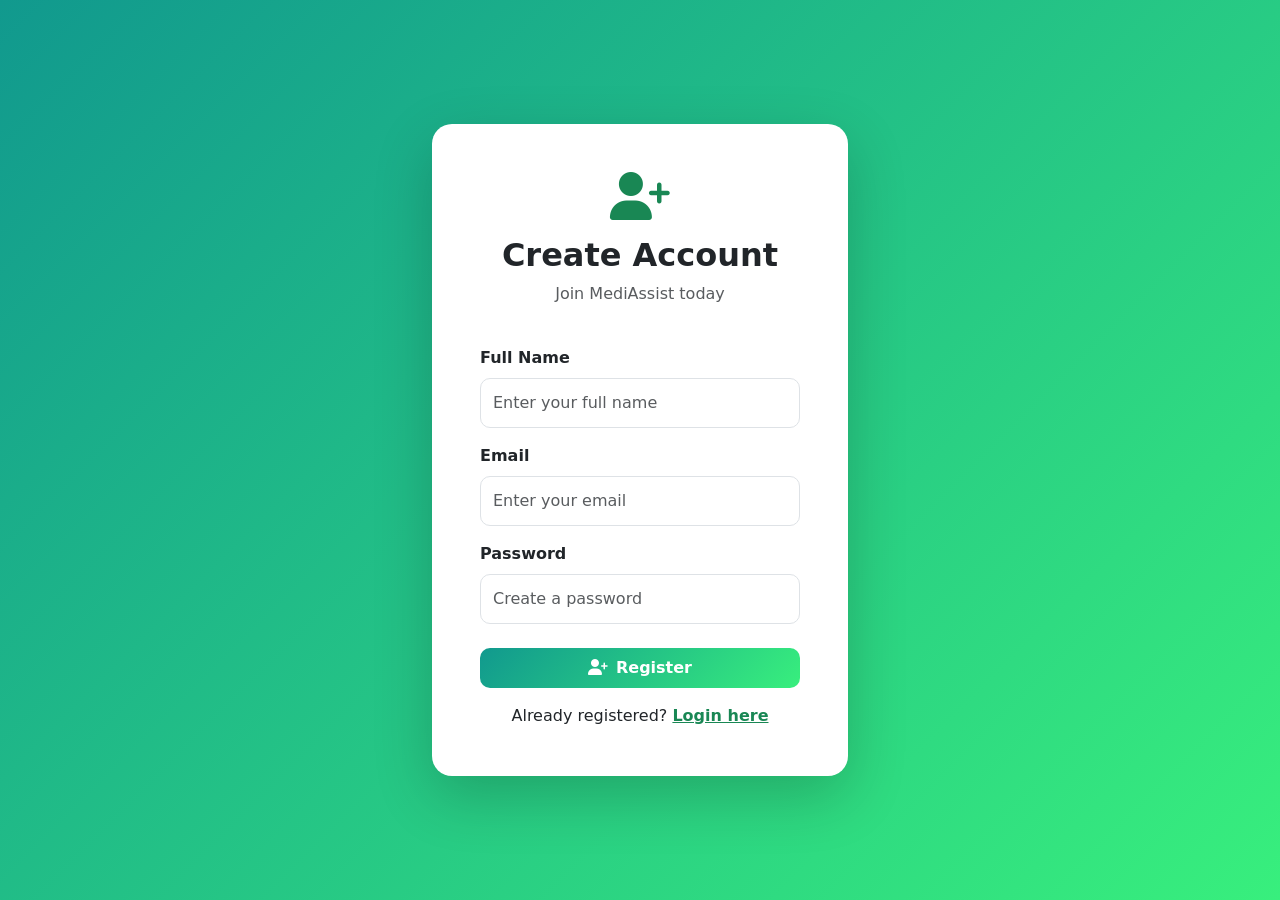
==== src/main/webapp/register.html @ 5025f272 "Initial commit - MediAssist AI project" ====
<!DOCTYPE html>
<html lang="en">
<head>
    <meta charset="UTF-8">
    <title>MediAssist — Register</title>
    <link href="https://cdn.jsdelivr.net/npm/bootstrap@5.3.0/dist/css/bootstrap.min.css" rel="stylesheet">
    <link href="https://cdnjs.cloudflare.com/ajax/libs/font-awesome/6.4.0/css/all.min.css" rel="stylesheet">
    <style>
        body { background: linear-gradient(135deg, #11998e 0%, #38ef7d 100%); min-height: 100vh; }
        .card { border-radius: 20px; border: none; box-shadow: 0 20px 60px rgba(0,0,0,0.2); }
        .btn-success { background: linear-gradient(135deg, #11998e, #38ef7d); border: none; border-radius: 10px; }
        .form-control { border-radius: 10px; padding: 12px; }
    </style>
</head>
<body class="d-flex align-items-center justify-content-center py-4">
<div class="container" style="max-width: 440px;">
    <div class="card p-5">
        <div class="text-center mb-4">
            <i class="fas fa-user-plus fa-3x text-success mb-3"></i>
            <h2 class="fw-bold">Create Account</h2>
            <p class="text-muted">Join MediAssist today</p>
        </div>

        <div id="errorMsg" class="alert alert-danger d-none"></div>

        <form action="register" method="post">
            <div class="mb-3">
                <label class="form-label fw-semibold">Full Name</label>
                <input type="text" name="name" class="form-control"
                       placeholder="Enter your full name" required>
            </div>
            <div class="mb-3">
                <label class="form-label fw-semibold">Email</label>
                <input type="email" name="email" class="form-control"
                       placeholder="Enter your email" required>
            </div>
            <div class="mb-4">
                <label class="form-label fw-semibold">Password</label>
                <input type="password" name="password" class="form-control"
                       placeholder="Create a password" required>
            </div>
            <button type="submit" class="btn btn-success w-100 py-2 fw-bold text-white">
                <i class="fas fa-user-plus me-2"></i>Register
            </button>
        </form>
        <p class="text-center mt-3 mb-0">
            Already registered? <a href="index.html" class="text-success fw-semibold">Login here</a>
        </p>
    </div>
</div>
<script>
    const params = new URLSearchParams(window.location.search);
    if (params.get('error') === 'exists') {
        document.getElementById('errorMsg').classList.remove('d-none');
        document.getElementById('errorMsg').textContent = 'Email already registered!';
    }
    if (params.get('error') === 'failed') {
        document.getElementById('errorMsg').classList.remove('d-none');
        document.getElementById('errorMsg').textContent = 'Registration failed. Try again.';
    }
</script>
</body>
</html>
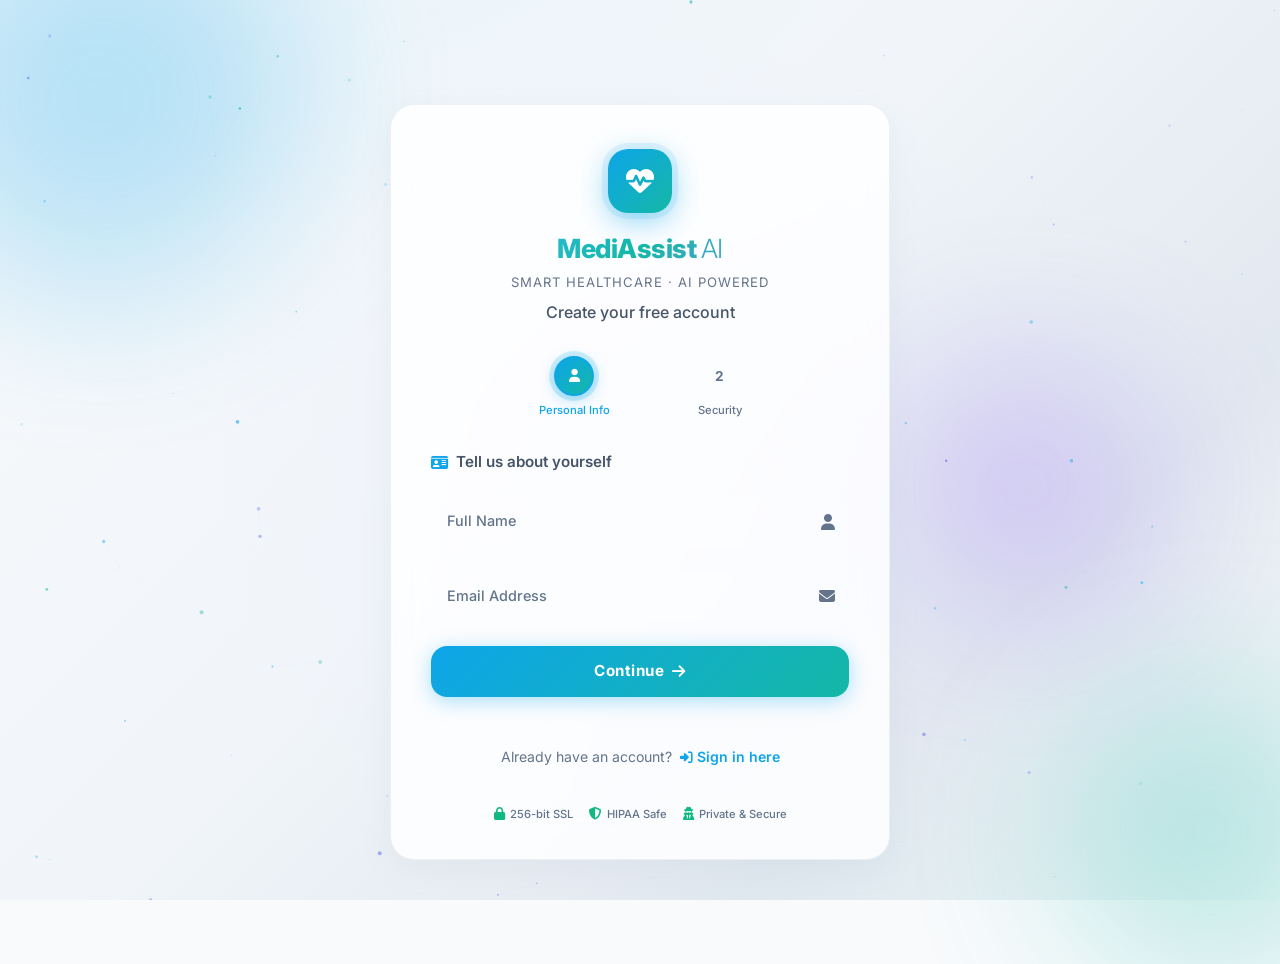
==== commit 56f67747: "Add Dockerfile and externalize DB config for deployment" ====
--- a/src/main/webapp/register.html
+++ b/src/main/webapp/register.html
@@ -1,63 +1,1169 @@
 <!DOCTYPE html>
 <html lang="en">
 <head>
-    <meta charset="UTF-8">
-    <title>MediAssist — Register</title>
-    <link href="https://cdn.jsdelivr.net/npm/bootstrap@5.3.0/dist/css/bootstrap.min.css" rel="stylesheet">
-    <link href="https://cdnjs.cloudflare.com/ajax/libs/font-awesome/6.4.0/css/all.min.css" rel="stylesheet">
-    <style>
-        body { background: linear-gradient(135deg, #11998e 0%, #38ef7d 100%); min-height: 100vh; }
-        .card { border-radius: 20px; border: none; box-shadow: 0 20px 60px rgba(0,0,0,0.2); }
-        .btn-success { background: linear-gradient(135deg, #11998e, #38ef7d); border: none; border-radius: 10px; }
-        .form-control { border-radius: 10px; padding: 12px; }
-    </style>
+  <meta charset="UTF-8" />
+  <meta name="viewport" content="width=device-width, initial-scale=1.0" />
+  <meta name="description" content="MediAssist AI — Create your free account and get AI-powered hospital department recommendations instantly." />
+  <meta name="keywords" content="MediAssist, AI healthcare, hospital recommendation, medical assistant, register, sign up" />
+  <meta name="author" content="MediAssist AI" />
+  <meta property="og:title" content="MediAssist AI — Create Account" />
+  <meta property="og:description" content="Join MediAssist AI for smart, AI-powered hospital department recommendations." />
+  <meta property="og:type" content="website" />
+  <meta name="theme-color" content="#0ea5e9" />
+  <title>MediAssist AI — Create Account</title>
+
+  <!-- Bootstrap 5.3 -->
+  <link rel="stylesheet" href="https://cdn.jsdelivr.net/npm/bootstrap@5.3.2/dist/css/bootstrap.min.css" />
+  <!-- Font Awesome 6.4 -->
+  <link rel="stylesheet" href="https://cdnjs.cloudflare.com/ajax/libs/font-awesome/6.4.2/css/all.min.css" />
+  <!-- Google Fonts: Inter + Poppins -->
+  <link rel="preconnect" href="https://fonts.googleapis.com" />
+  <link rel="preconnect" href="https://fonts.gstatic.com" crossorigin />
+  <link href="https://fonts.googleapis.com/css2?family=Inter:wght@300;400;500;600;700;800;900&family=Poppins:wght@300;400;500;600;700;800&display=swap" rel="stylesheet" />
+  <!-- Shared Design System -->
+  <link rel="stylesheet" href="css/mediassist.css" />
+
+  <style>
+    /* ── Page Layout ── */
+    body {
+      min-height: 100vh;
+      display: flex;
+      align-items: center;
+      justify-content: center;
+      padding: 2rem 1rem;
+      font-family: 'Inter', 'Poppins', sans-serif;
+    }
+
+    /* ── Register Card Entrance ── */
+    .register-card {
+      width: 100%;
+      max-width: 500px;
+      padding: 2.75rem 2.5rem 2.25rem;
+      animation: cardEntrance 0.7s cubic-bezier(0.34, 1.56, 0.64, 1) forwards;
+    }
+
+    @keyframes cardEntrance {
+      from { opacity: 0; transform: translateY(40px) scale(0.96); }
+      to   { opacity: 1; transform: translateY(0) scale(1); }
+    }
+
+    /* ── Brand Header ── */
+    .brand-header {
+      text-align: center;
+      margin-bottom: 2rem;
+    }
+
+    .brand-logo-wrap {
+      display: inline-flex;
+      align-items: center;
+      justify-content: center;
+      width: 64px;
+      height: 64px;
+      border-radius: 20px;
+      background: linear-gradient(135deg, var(--primary), var(--teal));
+      box-shadow: 0 8px 30px rgba(14,165,233,0.45), 0 0 0 6px rgba(14,165,233,0.1);
+      margin-bottom: 1rem;
+      animation: heartbeat 2s ease-in-out infinite;
+      font-size: 1.75rem;
+      color: white;
+    }
+
+    .brand-title {
+      font-size: 1.65rem;
+      font-weight: 800;
+      background: linear-gradient(135deg, #38bdf8, #14b8a6, #818cf8);
+      -webkit-background-clip: text;
+      -webkit-text-fill-color: transparent;
+      background-clip: text;
+      letter-spacing: -0.5px;
+      margin-bottom: 0.25rem;
+    }
+
+    .brand-sub {
+      font-size: 0.82rem;
+      color: var(--text-muted);
+      letter-spacing: 0.08em;
+      font-weight: 400;
+      text-transform: uppercase;
+    }
+
+    .page-heading {
+      font-size: 1rem;
+      font-weight: 500;
+      color: var(--text-secondary);
+      margin-top: 0.5rem;
+    }
+
+    /* ── Progress Stepper ── */
+    .progress-stepper {
+      display: flex;
+      align-items: center;
+      justify-content: center;
+      gap: 0;
+      margin-bottom: 2rem;
+    }
+
+    .step-item {
+      display: flex;
+      flex-direction: column;
+      align-items: center;
+      gap: 6px;
+      position: relative;
+    }
+
+    .step-circle {
+      width: 40px;
+      height: 40px;
+      border-radius: 50%;
+      display: flex;
+      align-items: center;
+      justify-content: center;
+      font-size: 0.85rem;
+      font-weight: 700;
+      border: 2px solid rgba(255,255,255,0.15);
+      background: rgba(255,255,255,0.05);
+      color: var(--text-muted);
+      transition: all 0.45s cubic-bezier(0.4,0,0.2,1);
+      position: relative;
+      z-index: 2;
+    }
+
+    .step-circle.active {
+      border-color: var(--primary);
+      background: linear-gradient(135deg, var(--primary), var(--teal));
+      color: white;
+      box-shadow: 0 0 0 5px rgba(14,165,233,0.18), 0 4px 16px rgba(14,165,233,0.35);
+    }
+
+    .step-circle.done {
+      border-color: var(--success);
+      background: linear-gradient(135deg, var(--success), #059669);
+      color: white;
+      box-shadow: 0 0 0 5px rgba(16,185,129,0.15);
+    }
+
+    .step-label {
+      font-size: 0.7rem;
+      font-weight: 500;
+      color: var(--text-muted);
+      white-space: nowrap;
+      transition: color 0.3s;
+    }
+
+    .step-label.active { color: var(--primary-light); }
+    .step-label.done   { color: var(--success); }
+
+    .step-connector {
+      width: 80px;
+      height: 2px;
+      background: rgba(255,255,255,0.1);
+      margin: 0 4px;
+      margin-bottom: 22px;
+      position: relative;
+      overflow: hidden;
+      border-radius: 2px;
+    }
+
+    .step-connector-fill {
+      position: absolute;
+      left: 0; top: 0; bottom: 0;
+      width: 0%;
+      background: linear-gradient(90deg, var(--primary), var(--teal));
+      transition: width 0.55s cubic-bezier(0.4,0,0.2,1);
+      border-radius: 2px;
+    }
+
+    .step-connector-fill.filled { width: 100%; }
+
+    /* ── Form Steps ── */
+    .form-step {
+      display: none;
+      animation: stepIn 0.4s cubic-bezier(0.4,0,0.2,1) forwards;
+    }
+
+    .form-step.active {
+      display: block;
+    }
+
+    @keyframes stepIn {
+      from { opacity: 0; transform: translateX(28px); }
+      to   { opacity: 1; transform: translateX(0); }
+    }
+
+    @keyframes stepBack {
+      from { opacity: 0; transform: translateX(-28px); }
+      to   { opacity: 1; transform: translateX(0); }
+    }
+
+    .form-step.step-back-anim {
+      animation: stepBack 0.4s cubic-bezier(0.4,0,0.2,1) forwards;
+    }
+
+    /* ── Input with Icon (right side override) ── */
+    .input-wrapper {
+      position: relative;
+    }
+
+    .input-wrapper .float-label-group {
+      margin-bottom: 0;
+    }
+
+    .input-wrapper .right-icon {
+      position: absolute;
+      right: 14px;
+      top: 50%;
+      transform: translateY(-50%);
+      font-size: 1rem;
+      cursor: pointer;
+      transition: all 0.2s ease;
+      z-index: 5;
+    }
+
+    .right-icon.validation-icon {
+      pointer-events: none;
+    }
+
+    .right-icon.valid   { color: var(--success); }
+    .right-icon.invalid { color: var(--emergency); }
+    .right-icon.neutral { color: var(--text-muted); }
+
+    .float-label-group input.has-icon {
+      padding-right: 44px;
+    }
+
+    /* ── Password Strength Meter ── */
+    .strength-meter {
+      margin-top: 10px;
+      margin-bottom: 4px;
+    }
+
+    .strength-bar-row {
+      display: flex;
+      gap: 5px;
+      margin-bottom: 6px;
+    }
+
+    .strength-seg {
+      flex: 1;
+      height: 4px;
+      border-radius: 4px;
+      background: rgba(255,255,255,0.1);
+      transition: background 0.35s ease;
+    }
+
+    .strength-seg.s1 { background: #ef4444; }
+    .strength-seg.s2 { background: #f59e0b; }
+    .strength-seg.s3 { background: #06b6d4; }
+    .strength-seg.s4 { background: #10b981; }
+
+    .strength-label {
+      font-size: 0.72rem;
+      font-weight: 600;
+      letter-spacing: 0.05em;
+      text-transform: uppercase;
+      transition: color 0.3s;
+    }
+
+    .strength-label.weak   { color: #ef4444; }
+    .strength-label.fair   { color: #f59e0b; }
+    .strength-label.good   { color: #06b6d4; }
+    .strength-label.strong { color: #10b981; }
+
+    /* ── Match Indicator ── */
+    .match-hint {
+      font-size: 0.72rem;
+      font-weight: 500;
+      margin-top: 6px;
+      min-height: 18px;
+      transition: color 0.3s;
+    }
+    .match-hint.match   { color: var(--success); }
+    .match-hint.no-match{ color: var(--emergency); }
+
+    /* ── Action Buttons ── */
+    .btn-continue {
+      width: 100%;
+      padding: 14px;
+      font-size: 0.95rem;
+      font-weight: 700;
+      border: none;
+      border-radius: var(--radius-md);
+      background: linear-gradient(135deg, var(--primary), var(--teal));
+      color: white;
+      cursor: pointer;
+      position: relative;
+      overflow: hidden;
+      transition: all 0.3s ease;
+      box-shadow: 0 4px 20px rgba(14,165,233,0.35);
+      letter-spacing: 0.03em;
+      display: flex;
+      align-items: center;
+      justify-content: center;
+      gap: 8px;
+      margin-top: 0.5rem;
+    }
+
+    .btn-continue:hover {
+      transform: translateY(-2px);
+      box-shadow: 0 8px 32px rgba(14,165,233,0.55);
+      background: linear-gradient(135deg, #38bdf8, #14b8a6);
+    }
+
+    .btn-continue:active { transform: translateY(0); }
+
+    .btn-back {
+      flex: 1;
+      padding: 13px;
+      font-size: 0.88rem;
+      font-weight: 600;
+      border: 1px solid rgba(255,255,255,0.18);
+      border-radius: var(--radius-md);
+      background: transparent;
+      color: var(--text-secondary);
+      cursor: pointer;
+      transition: all 0.3s ease;
+      display: flex;
+      align-items: center;
+      justify-content: center;
+      gap: 6px;
+    }
+
+    .btn-back:hover {
+      border-color: var(--primary);
+      color: var(--primary-light);
+      background: rgba(14,165,233,0.07);
+    }
+
+    .btn-submit {
+      flex: 2;
+      padding: 13px;
+      font-size: 0.95rem;
+      font-weight: 700;
+      border: none;
+      border-radius: var(--radius-md);
+      background: linear-gradient(135deg, var(--primary), var(--teal));
+      color: white;
+      cursor: pointer;
+      position: relative;
+      overflow: hidden;
+      transition: all 0.3s ease;
+      box-shadow: 0 4px 20px rgba(14,165,233,0.35);
+      letter-spacing: 0.03em;
+      display: flex;
+      align-items: center;
+      justify-content: center;
+      gap: 8px;
+    }
+
+    .btn-submit:hover {
+      transform: translateY(-2px);
+      box-shadow: 0 8px 32px rgba(14,165,233,0.55);
+    }
+
+    .btn-submit:active { transform: translateY(0); }
+
+    .step2-actions {
+      display: flex;
+      gap: 10px;
+      margin-top: 0.5rem;
+    }
+
+    /* ── Field validation states ── */
+    .float-label-group input.is-valid-field {
+      border-color: var(--success) !important;
+    }
+    .float-label-group input.is-invalid-field {
+      border-color: var(--emergency) !important;
+      box-shadow: 0 0 0 3px rgba(239,68,68,0.12) !important;
+    }
+
+    /* ── Login Link ── */
+    .login-link-wrap {
+      text-align: center;
+      margin-top: 1.5rem;
+      font-size: 0.88rem;
+      color: var(--text-muted);
+    }
+
+    .login-link-wrap a {
+      color: var(--primary-light);
+      font-weight: 600;
+      text-decoration: none;
+      transition: color 0.2s;
+    }
+
+    .login-link-wrap a:hover {
+      color: var(--teal);
+      text-decoration: underline;
+    }
+
+    /* ── Trust Badges ── */
+    .trust-row {
+      display: flex;
+      align-items: center;
+      justify-content: center;
+      gap: 16px;
+      margin-top: 1.2rem;
+      padding-top: 1.2rem;
+      border-top: 1px solid rgba(255,255,255,0.07);
+    }
+
+    .trust-item {
+      display: flex;
+      align-items: center;
+      gap: 5px;
+      font-size: 0.7rem;
+      color: var(--text-muted);
+      font-weight: 500;
+    }
+
+    .trust-item i {
+      font-size: 0.8rem;
+      color: var(--success);
+    }
+
+    /* ── Submit Success Overlay ── */
+    .success-overlay {
+      position: fixed;
+      inset: 0;
+      z-index: 9000;
+      background: rgba(5, 13, 26, 0.85);
+      backdrop-filter: blur(8px);
+      display: none;
+      align-items: center;
+      justify-content: center;
+      flex-direction: column;
+      gap: 1rem;
+    }
+
+    .success-overlay.visible { display: flex; }
+
+    .success-checkmark {
+      width: 88px;
+      height: 88px;
+      border-radius: 50%;
+      background: linear-gradient(135deg, var(--success), #059669);
+      display: flex;
+      align-items: center;
+      justify-content: center;
+      font-size: 2.2rem;
+      color: white;
+      box-shadow: 0 0 0 0 rgba(16,185,129,0.5);
+      animation: checkPulse 1s ease-out forwards;
+    }
+
+    @keyframes checkPulse {
+      0%   { transform: scale(0.4); box-shadow: 0 0 0 0 rgba(16,185,129,0.6); }
+      50%  { transform: scale(1.1); box-shadow: 0 0 0 25px rgba(16,185,129,0); }
+      100% { transform: scale(1);   box-shadow: 0 0 0 0 rgba(16,185,129,0); }
+    }
+
+    .success-text {
+      font-size: 1.3rem;
+      font-weight: 700;
+      color: var(--text-primary);
+    }
+
+    .success-sub {
+      font-size: 0.88rem;
+      color: var(--text-secondary);
+    }
+
+    /* ── Divider ── */
+    .form-divider {
+      border: none;
+      border-top: 1px solid rgba(255,255,255,0.07);
+      margin: 1.5rem 0 1.25rem;
+    }
+
+    /* ── Step label inside card ── */
+    .step-heading {
+      font-size: 0.95rem;
+      font-weight: 600;
+      color: var(--text-secondary);
+      margin-bottom: 1.4rem;
+      display: flex;
+      align-items: center;
+      gap: 8px;
+    }
+
+    .step-heading i {
+      color: var(--primary-light);
+      font-size: 0.95rem;
+    }
+
+    /* ── Input field spacing for step 2 ── */
+    #step2 .float-label-group {
+      margin-bottom: 20px;
+    }
+
+    /* ── Responsive ── */
+    @media (max-width: 576px) {
+      .register-card {
+        padding: 2rem 1.5rem 1.75rem;
+      }
+      .step-connector { width: 50px; }
+      .brand-title { font-size: 1.4rem; }
+      .trust-row { flex-wrap: wrap; gap: 10px; }
+    }
+
+    @media (max-width: 360px) {
+      .register-card { padding: 1.5rem 1.1rem; }
+      .step-connector { width: 30px; }
+    }
+  </style>
 </head>
-<body class="d-flex align-items-center justify-content-center py-4">
-<div class="container" style="max-width: 440px;">
-    <div class="card p-5">
-        <div class="text-center mb-4">
-            <i class="fas fa-user-plus fa-3x text-success mb-3"></i>
-            <h2 class="fw-bold">Create Account</h2>
-            <p class="text-muted">Join MediAssist today</p>
+<body>
+
+  <!-- ════════════ ANIMATED BACKGROUND ════════════ -->
+  <div class="med-bg"></div>
+  <canvas id="particles-canvas"></canvas>
+  <div class="orb orb-1"></div>
+  <div class="orb orb-2"></div>
+  <div class="orb orb-3"></div>
+
+  <!-- ════════════ TOAST CONTAINER ════════════ -->
+  <div id="toast-container"></div>
+
+  <!-- ════════════ SUCCESS OVERLAY ════════════ -->
+  <div class="success-overlay" id="successOverlay">
+    <div class="success-checkmark">
+      <i class="fas fa-check"></i>
+    </div>
+    <div class="success-text">Account Created!</div>
+    <div class="success-sub">Redirecting you to login…</div>
+  </div>
+
+  <!-- ════════════ PAGE CONTENT ════════════ -->
+  <div class="med-content w-100 d-flex align-items-center justify-content-center" style="min-height: 100vh; padding: 2rem 1rem;">
+
+    <div class="glass-card register-card">
+
+      <!-- Brand Header -->
+      <div class="brand-header">
+        <div class="brand-logo-wrap">
+          <i class="fas fa-heartbeat"></i>
         </div>
-
-        <div id="errorMsg" class="alert alert-danger d-none"></div>
-
-        <form action="register" method="post">
-            <div class="mb-3">
-                <label class="form-label fw-semibold">Full Name</label>
-                <input type="text" name="name" class="form-control"
-                       placeholder="Enter your full name" required>
+        <div class="brand-title">MediAssist <span style="font-weight:300;">AI</span></div>
+        <div class="brand-sub">Smart Healthcare · AI Powered</div>
+        <div class="page-heading">Create your free account</div>
+      </div>
+
+      <!-- ── Progress Stepper ── -->
+      <div class="progress-stepper" id="progressStepper">
+        <!-- Step 1 -->
+        <div class="step-item">
+          <div class="step-circle active" id="circle1">
+            <i class="fas fa-user" style="font-size:0.8rem;"></i>
+          </div>
+          <span class="step-label active" id="label1">Personal Info</span>
+        </div>
+
+        <!-- Connector -->
+        <div class="step-connector">
+          <div class="step-connector-fill" id="connectorFill"></div>
+        </div>
+
+        <!-- Step 2 -->
+        <div class="step-item">
+          <div class="step-circle" id="circle2">2</div>
+          <span class="step-label" id="label2">Security</span>
+        </div>
+      </div>
+
+      <!-- ════ FORM ════ -->
+      <form action="register" method="post" id="registerForm" novalidate>
+
+        <!-- ══ STEP 1: Personal Info ══ -->
+        <div class="form-step active" id="step1">
+
+          <div class="step-heading">
+            <i class="fas fa-id-card"></i>
+            Tell us about yourself
+          </div>
+
+          <!-- Full Name -->
+          <div class="float-label-group">
+            <input
+              type="text"
+              id="nameInput"
+              name="name"
+              placeholder=" "
+              class="has-icon"
+              required
+              autocomplete="name"
+              spellcheck="false"
+            />
+            <label for="nameInput">Full Name</label>
+            <span class="input-icon neutral" id="nameIcon">
+              <i class="fas fa-user"></i>
+            </span>
+          </div>
+
+          <!-- Email with live validation -->
+          <div class="input-wrapper" style="margin-bottom: 24px;">
+            <div class="float-label-group" style="margin-bottom:0;">
+              <input
+                type="email"
+                id="emailInput"
+                name="email"
+                placeholder=" "
+                class="has-icon"
+                required
+                autocomplete="email"
+                spellcheck="false"
+              />
+              <label for="emailInput">Email Address</label>
             </div>
-            <div class="mb-3">
-                <label class="form-label fw-semibold">Email</label>
-                <input type="email" name="email" class="form-control"
-                       placeholder="Enter your email" required>
+            <span class="right-icon validation-icon neutral" id="emailValidIcon">
+              <i class="fas fa-envelope" id="emailIconTag"></i>
+            </span>
+          </div>
+
+          <!-- Continue Button -->
+          <button type="button" class="btn-continue ripple-btn" id="btnContinue">
+            <span>Continue</span>
+            <i class="fas fa-arrow-right"></i>
+          </button>
+
+        </div><!-- /step1 -->
+
+        <!-- ══ STEP 2: Security ══ -->
+        <div class="form-step" id="step2">
+
+          <div class="step-heading">
+            <i class="fas fa-shield-halved"></i>
+            Secure your account
+          </div>
+
+          <!-- Password with eye toggle -->
+          <div class="float-label-group">
+            <input
+              type="password"
+              id="passwordInput"
+              name="password"
+              placeholder=" "
+              class="has-icon"
+              required
+              autocomplete="new-password"
+            />
+            <label for="passwordInput">Password</label>
+            <span class="input-icon" id="eyeToggle" onclick="togglePassword()" title="Show/hide password">
+              <i class="fas fa-eye" id="eyeIcon"></i>
+            </span>
+          </div>
+
+          <!-- Password Strength Meter -->
+          <div class="strength-meter" id="strengthMeter" style="display:none;">
+            <div class="strength-bar-row">
+              <div class="strength-seg" id="seg1"></div>
+              <div class="strength-seg" id="seg2"></div>
+              <div class="strength-seg" id="seg3"></div>
+              <div class="strength-seg" id="seg4"></div>
             </div>
-            <div class="mb-4">
-                <label class="form-label fw-semibold">Password</label>
-                <input type="password" name="password" class="form-control"
-                       placeholder="Create a password" required>
+            <div class="d-flex align-items-center justify-content-between">
+              <span class="strength-label" id="strengthLabel">Weak</span>
+              <span style="font-size:0.68rem; color: var(--text-muted);">Password strength</span>
             </div>
-            <button type="submit" class="btn btn-success w-100 py-2 fw-bold text-white">
-                <i class="fas fa-user-plus me-2"></i>Register
+          </div>
+
+          <div style="height: 16px;"></div>
+
+          <!-- Confirm Password (client-side only, NOT submitted) -->
+          <div class="float-label-group">
+            <input
+              type="password"
+              id="confirmInput"
+              placeholder=" "
+              class="has-icon"
+              autocomplete="new-password"
+            />
+            <label for="confirmInput">Confirm Password</label>
+            <span class="input-icon neutral" id="confirmIcon">
+              <i class="fas fa-lock"></i>
+            </span>
+          </div>
+
+          <!-- Match hint -->
+          <div class="match-hint" id="matchHint"></div>
+
+          <!-- Step 2 Actions -->
+          <div class="step2-actions" style="margin-top: 1.25rem;">
+            <button type="button" class="btn-back ripple-btn" id="btnBack">
+              <i class="fas fa-arrow-left"></i>
+              <span>Back</span>
             </button>
-        </form>
-        <p class="text-center mt-3 mb-0">
-            Already registered? <a href="index.html" class="text-success fw-semibold">Login here</a>
-        </p>
-    </div>
-</div>
-<script>
-    const params = new URLSearchParams(window.location.search);
-    if (params.get('error') === 'exists') {
-        document.getElementById('errorMsg').classList.remove('d-none');
-        document.getElementById('errorMsg').textContent = 'Email already registered!';
-    }
-    if (params.get('error') === 'failed') {
-        document.getElementById('errorMsg').classList.remove('d-none');
-        document.getElementById('errorMsg').textContent = 'Registration failed. Try again.';
-    }
-</script>
+            <button type="submit" class="btn-submit ripple-btn" id="btnSubmit">
+              <i class="fas fa-user-plus"></i>
+              <span>Create My Account</span>
+            </button>
+          </div>
+
+        </div><!-- /step2 -->
+
+      </form>
+
+      <!-- Divider -->
+      <hr class="form-divider" />
+
+      <!-- Login Link -->
+      <div class="login-link-wrap">
+        Already have an account?&nbsp;
+        <a href="index.html"><i class="fas fa-sign-in-alt me-1" style="font-size:0.8rem;"></i>Sign in here</a>
+      </div>
+
+      <!-- Trust Badges -->
+      <div class="trust-row">
+        <div class="trust-item">
+          <i class="fas fa-lock"></i>
+          <span>256-bit SSL</span>
+        </div>
+        <div class="trust-item">
+          <i class="fas fa-shield-halved"></i>
+          <span>HIPAA Safe</span>
+        </div>
+        <div class="trust-item">
+          <i class="fas fa-user-secret"></i>
+          <span>Private &amp; Secure</span>
+        </div>
+      </div>
+
+    </div><!-- /register-card -->
+  </div><!-- /med-content -->
+
+  <!-- Bootstrap JS -->
+  <script src="https://cdn.jsdelivr.net/npm/bootstrap@5.3.2/dist/js/bootstrap.bundle.min.js"></script>
+
+  <script>
+    /* ═══════════════════════════════════════════════
+       MediAssist AI — Register Page JavaScript
+       Multi-step form, validations, animations
+    ═══════════════════════════════════════════════ */
+
+    // ── DOM References ──────────────────────────────
+    const step1El      = document.getElementById('step1');
+    const step2El      = document.getElementById('step2');
+    const circle1      = document.getElementById('circle1');
+    const circle2      = document.getElementById('circle2');
+    const label1       = document.getElementById('label1');
+    const label2       = document.getElementById('label2');
+    const connFill     = document.getElementById('connectorFill');
+    const btnContinue  = document.getElementById('btnContinue');
+    const btnBack      = document.getElementById('btnBack');
+    const btnSubmit    = document.getElementById('btnSubmit');
+    const nameInput    = document.getElementById('nameInput');
+    const emailInput   = document.getElementById('emailInput');
+    const passwordInput= document.getElementById('passwordInput');
+    const confirmInput = document.getElementById('confirmInput');
+    const eyeIcon      = document.getElementById('eyeIcon');
+    const strengthMeter= document.getElementById('strengthMeter');
+    const strengthLabel= document.getElementById('strengthLabel');
+    const matchHint    = document.getElementById('matchHint');
+    const emailValidIcon= document.getElementById('emailValidIcon');
+    const emailIconTag = document.getElementById('emailIconTag');
+    const nameIcon     = document.getElementById('nameIcon');
+    const confirmIcon  = document.getElementById('confirmIcon');
+    const registerForm = document.getElementById('registerForm');
+    const successOverlay = document.getElementById('successOverlay');
+
+    let currentStep = 1;
+    let passwordVisible = false;
+
+    // ── Toast System ─────────────────────────────────
+    function showToast(message, type = 'info', duration = 4500) {
+      const container = document.getElementById('toast-container');
+      const icons = { error: 'fa-circle-xmark', success: 'fa-circle-check', info: 'fa-circle-info' };
+      const toast = document.createElement('div');
+      toast.className = `med-toast toast-${type}`;
+      toast.innerHTML = `
+        <span class="toast-icon"><i class="fas ${icons[type] || icons.info}"></i></span>
+        <span style="flex:1; color: var(--text-primary);">${message}</span>
+        <span onclick="dismissToast(this.parentElement)" style="cursor:pointer; color:var(--text-muted); font-size:1rem; line-height:1;">
+          <i class="fas fa-xmark"></i>
+        </span>`;
+      container.appendChild(toast);
+      setTimeout(() => dismissToast(toast), duration);
+    }
+
+    function dismissToast(toast) {
+      if (!toast || !toast.parentElement) return;
+      toast.classList.add('toast-out');
+      setTimeout(() => toast.remove(), 320);
+    }
+
+    // ── URL Param Handling ───────────────────────────
+    (function handleURLParams() {
+      const params = new URLSearchParams(window.location.search);
+      const err = params.get('error');
+      if (err === 'exists') {
+        setTimeout(() => showToast('⚠️ That email is already registered. Please sign in.', 'error', 6000), 600);
+      } else if (err === 'failed') {
+        setTimeout(() => showToast('Something went wrong during registration. Please try again.', 'error', 6000), 600);
+      }
+    })();
+
+    // ── Email Regex Validation ───────────────────────
+    const emailRegex = /^[^\s@]+@[^\s@]+\.[^\s@]{2,}$/;
+
+    function validateEmail(val) {
+      return emailRegex.test(val.trim());
+    }
+
+    emailInput.addEventListener('input', function () {
+      const val = this.value;
+      if (val.length === 0) {
+        emailValidIcon.className = 'right-icon validation-icon neutral';
+        emailIconTag.className = 'fas fa-envelope';
+        this.classList.remove('is-valid-field', 'is-invalid-field');
+        return;
+      }
+      if (validateEmail(val)) {
+        emailValidIcon.className = 'right-icon validation-icon valid';
+        emailIconTag.className = 'fas fa-circle-check';
+        this.classList.add('is-valid-field');
+        this.classList.remove('is-invalid-field');
+      } else {
+        emailValidIcon.className = 'right-icon validation-icon invalid';
+        emailIconTag.className = 'fas fa-circle-xmark';
+        this.classList.add('is-invalid-field');
+        this.classList.remove('is-valid-field');
+      }
+    });
+
+    // Name icon swap on focus/blur
+    nameInput.addEventListener('focus', () => {
+      nameIcon.innerHTML = '<i class="fas fa-user-pen"></i>';
+      nameIcon.style.color = 'var(--primary-light)';
+    });
+    nameInput.addEventListener('blur', () => {
+      nameIcon.innerHTML = '<i class="fas fa-user"></i>';
+      nameIcon.style.color = nameInput.value ? 'var(--success)' : 'var(--text-muted)';
+    });
+
+    // ── Step Navigation ──────────────────────────────
+    function goToStep2() {
+      const name  = nameInput.value.trim();
+      const email = emailInput.value.trim();
+
+      if (!name) {
+        nameInput.classList.add('is-invalid-field');
+        nameInput.focus();
+        showToast('Please enter your full name.', 'error', 3000);
+        shakeField(nameInput);
+        return;
+      }
+      if (name.length < 2) {
+        nameInput.classList.add('is-invalid-field');
+        showToast('Name must be at least 2 characters.', 'error', 3000);
+        shakeField(nameInput);
+        return;
+      }
+      if (!email) {
+        emailInput.classList.add('is-invalid-field');
+        emailInput.focus();
+        showToast('Please enter your email address.', 'error', 3000);
+        shakeField(emailInput);
+        return;
+      }
+      if (!validateEmail(email)) {
+        emailInput.classList.add('is-invalid-field');
+        emailInput.focus();
+        showToast('Please enter a valid email address.', 'error', 3000);
+        shakeField(emailInput);
+        return;
+      }
+
+      // Transition to step 2
+      step1El.classList.remove('active');
+      step2El.classList.add('active');
+      step2El.classList.remove('step-back-anim');
+
+      // Update stepper
+      circle1.className = 'step-circle done';
+      circle1.innerHTML = '<i class="fas fa-check" style="font-size:0.8rem;"></i>';
+      label1.className = 'step-label done';
+
+      circle2.className = 'step-circle active';
+      circle2.innerHTML = '<i class="fas fa-lock" style="font-size:0.8rem;"></i>';
+      label2.className = 'step-label active';
+
+      connFill.classList.add('filled');
+
+      currentStep = 2;
+      setTimeout(() => passwordInput.focus(), 400);
+    }
+
+    function goToStep1() {
+      step2El.classList.remove('active');
+      step1El.classList.add('active');
+      step1El.style.animation = 'none';
+      setTimeout(() => { step1El.style.animation = ''; }, 10);
+
+      // Restore step 1 stepper
+      circle1.className = 'step-circle active';
+      circle1.innerHTML = '<i class="fas fa-user" style="font-size:0.8rem;"></i>';
+      label1.className = 'step-label active';
+
+      circle2.className = 'step-circle';
+      circle2.innerHTML = '2';
+      label2.className = 'step-label';
+
+      connFill.classList.remove('filled');
+      currentStep = 1;
+    }
+
+    btnContinue.addEventListener('click', goToStep2);
+    btnBack.addEventListener('click', goToStep1);
+
+    // ── Password Toggle ──────────────────────────────
+    function togglePassword() {
+      passwordVisible = !passwordVisible;
+      passwordInput.type = passwordVisible ? 'text' : 'password';
+      eyeIcon.className  = passwordVisible ? 'fas fa-eye-slash' : 'fas fa-eye';
+    }
+
+    // ── Password Strength ────────────────────────────
+    const segs = [document.getElementById('seg1'), document.getElementById('seg2'),
+                  document.getElementById('seg3'), document.getElementById('seg4')];
+
+    function calcPasswordScore(pw) {
+      let score = 0;
+      if (pw.length >= 8)  score++;
+      if (pw.length >= 12) score++;
+      if (/[A-Z]/.test(pw) && /[a-z]/.test(pw)) score++;
+      if (/[0-9]/.test(pw)) score++;
+      if (/[^A-Za-z0-9]/.test(pw)) score++;
+      return Math.min(score, 4);
+    }
+
+    const strengthConfig = [
+      { label: 'Weak',   cls: 'weak',   segClass: 's1', count: 1 },
+      { label: 'Fair',   cls: 'fair',   segClass: 's2', count: 2 },
+      { label: 'Good',   cls: 'good',   segClass: 's3', count: 3 },
+      { label: 'Strong', cls: 'strong', segClass: 's4', count: 4 },
+    ];
+
+    passwordInput.addEventListener('input', function () {
+      const pw = this.value;
+
+      if (pw.length === 0) {
+        strengthMeter.style.display = 'none';
+        segs.forEach(s => { s.className = 'strength-seg'; });
+        checkMatch();
+        return;
+      }
+
+      strengthMeter.style.display = 'block';
+      const score = calcPasswordScore(pw);
+      const cfg   = strengthConfig[score - 1] || strengthConfig[0];
+
+      // Color segments
+      segs.forEach((s, i) => {
+        s.className = 'strength-seg';
+        if (i < cfg.count) s.classList.add(cfg.segClass);
+      });
+
+      strengthLabel.textContent = cfg.label;
+      strengthLabel.className   = `strength-label ${cfg.cls}`;
+
+      checkMatch();
+    });
+
+    // ── Confirm Password Match ───────────────────────
+    confirmInput.addEventListener('input', checkMatch);
+
+    function checkMatch() {
+      const pw  = passwordInput.value;
+      const cpw = confirmInput.value;
+      if (!cpw) {
+        matchHint.textContent = '';
+        matchHint.className   = 'match-hint';
+        confirmIcon.className = 'input-icon neutral';
+        confirmIcon.innerHTML = '<i class="fas fa-lock"></i>';
+        confirmInput.classList.remove('is-valid-field', 'is-invalid-field');
+        return;
+      }
+      if (pw === cpw) {
+        matchHint.textContent = '✓ Passwords match';
+        matchHint.className   = 'match-hint match';
+        confirmIcon.className = 'input-icon';
+        confirmIcon.style.color = 'var(--success)';
+        confirmIcon.innerHTML = '<i class="fas fa-circle-check"></i>';
+        confirmInput.classList.add('is-valid-field');
+        confirmInput.classList.remove('is-invalid-field');
+      } else {
+        matchHint.textContent = '✗ Passwords do not match';
+        matchHint.className   = 'match-hint no-match';
+        confirmIcon.className = 'input-icon';
+        confirmIcon.style.color = 'var(--emergency)';
+        confirmIcon.innerHTML = '<i class="fas fa-circle-xmark"></i>';
+        confirmInput.classList.add('is-invalid-field');
+        confirmInput.classList.remove('is-valid-field');
+      }
+    }
+
+    // ── Form Submit ──────────────────────────────────
+    registerForm.addEventListener('submit', function (e) {
+      const pw  = passwordInput.value;
+      const cpw = confirmInput.value;
+
+      if (!pw) {
+        e.preventDefault();
+        showToast('Please create a password.', 'error', 3000);
+        shakeField(passwordInput);
+        return;
+      }
+      if (pw.length < 6) {
+        e.preventDefault();
+        showToast('Password must be at least 6 characters.', 'error', 3000);
+        shakeField(passwordInput);
+        return;
+      }
+      if (cpw && pw !== cpw) {
+        e.preventDefault();
+        showToast('Passwords do not match. Please check.', 'error', 3000);
+        shakeField(confirmInput);
+        return;
+      }
+
+      // Show success overlay, then submit naturally
+      btnSubmit.disabled = true;
+      btnSubmit.innerHTML = '<i class="fas fa-circle-notch fa-spin"></i> <span>Creating Account…</span>';
+      successOverlay.classList.add('visible');
+
+      // Allow form to submit normally after brief animation
+      setTimeout(() => {
+        // The form will have submitted; this is fallback
+      }, 1200);
+    });
+
+    // ── Shake Field Utility ──────────────────────────
+    function shakeField(el) {
+      el.style.animation = 'none';
+      el.offsetHeight; // reflow
+      el.style.animation = 'shakeInput 0.4s cubic-bezier(0.36, 0.07, 0.19, 0.97)';
+      setTimeout(() => { el.style.animation = ''; }, 500);
+    }
+
+    // Inject shake keyframe dynamically
+    (function injectShake() {
+      const style = document.createElement('style');
+      style.textContent = `
+        @keyframes shakeInput {
+          0%,100% { transform: translateX(0); }
+          20%      { transform: translateX(-6px); }
+          40%      { transform: translateX(6px); }
+          60%      { transform: translateX(-4px); }
+          80%      { transform: translateX(4px); }
+        }`;
+      document.head.appendChild(style);
+    })();
+
+    // ── Ripple Effect ─────────────────────────────────
+    document.querySelectorAll('.ripple-btn').forEach(btn => {
+      btn.addEventListener('click', function (e) {
+        const rect   = btn.getBoundingClientRect();
+        const size   = Math.max(rect.width, rect.height);
+        const x      = e.clientX - rect.left - size / 2;
+        const y      = e.clientY - rect.top  - size / 2;
+        const ripple = document.createElement('span');
+        ripple.className = 'ripple';
+        ripple.style.cssText = `width:${size}px; height:${size}px; left:${x}px; top:${y}px;`;
+        btn.appendChild(ripple);
+        setTimeout(() => ripple.remove(), 650);
+      });
+    });
+
+    // ── Keyboard: Enter on step 1 fields → continue ──
+    [nameInput, emailInput].forEach(el => {
+      el.addEventListener('keydown', function (e) {
+        if (e.key === 'Enter') { e.preventDefault(); goToStep2(); }
+      });
+    });
+
+    // ── Particle Canvas ──────────────────────────────
+    (function initParticles() {
+      const canvas  = document.getElementById('particles-canvas');
+      const ctx     = canvas.getContext('2d');
+      let particles = [];
+      let W, H;
+
+      function resize() {
+        W = canvas.width  = window.innerWidth;
+        H = canvas.height = window.innerHeight;
+      }
+      resize();
+      window.addEventListener('resize', () => { resize(); buildParticles(); });
+
+      const PARTICLE_COLORS = [
+        'rgba(14,165,233,',
+        'rgba(20,184,166,',
+        'rgba(139,92,246,',
+        'rgba(56,189,248,',
+        'rgba(99,102,241,',
+      ];
+
+      function buildParticles() {
+        const count = Math.min(Math.floor((W * H) / 14000), 90);
+        particles   = [];
+        for (let i = 0; i < count; i++) {
+          particles.push({
+            x:     Math.random() * W,
+            y:     Math.random() * H,
+            r:     Math.random() * 1.6 + 0.4,
+            dx:    (Math.random() - 0.5) * 0.38,
+            dy:    (Math.random() - 0.5) * 0.38,
+            color: PARTICLE_COLORS[Math.floor(Math.random() * PARTICLE_COLORS.length)],
+            alpha: Math.random() * 0.5 + 0.15,
+            pulse: Math.random() * Math.PI * 2,
+          });
+        }
+      }
+      buildParticles();
+
+      function draw() {
+        ctx.clearRect(0, 0, W, H);
+
+        // Draw connection lines
+        for (let i = 0; i < particles.length; i++) {
+          for (let j = i + 1; j < particles.length; j++) {
+            const dx   = particles[i].x - particles[j].x;
+            const dy   = particles[i].y - particles[j].y;
+            const dist = Math.sqrt(dx * dx + dy * dy);
+            if (dist < 120) {
+              ctx.beginPath();
+              ctx.strokeStyle = `rgba(14,165,233,${0.06 * (1 - dist / 120)})`;
+              ctx.lineWidth   = 0.7;
+              ctx.moveTo(particles[i].x, particles[i].y);
+              ctx.lineTo(particles[j].x, particles[j].y);
+              ctx.stroke();
+            }
+          }
+        }
+
+        // Draw particles
+        particles.forEach(p => {
+          p.pulse += 0.02;
+          const alphaMod = p.alpha + Math.sin(p.pulse) * 0.08;
+          ctx.beginPath();
+          ctx.arc(p.x, p.y, p.r, 0, Math.PI * 2);
+          ctx.fillStyle = p.color + Math.min(alphaMod, 0.8) + ')';
+          ctx.fill();
+
+          // Move
+          p.x += p.dx;
+          p.y += p.dy;
+
+          // Bounce
+          if (p.x < 0 || p.x > W) p.dx *= -1;
+          if (p.y < 0 || p.y > H) p.dy *= -1;
+        });
+
+        requestAnimationFrame(draw);
+      }
+      draw();
+    })();
+
+  </script>
 </body>
 </html>
--- a/src/main/webapp/css/mediassist.css
+++ b/src/main/webapp/css/mediassist.css
@@ -0,0 +1,487 @@
+/* ============================================================
+   MediAssist AI — Global Design System
+   Premium Healthcare SaaS UI
+   ============================================================ */
+
+@import url('https://fonts.googleapis.com/css2?family=Inter:wght@300;400;500;600;700;800;900&family=Poppins:wght@300;400;500;600;700;800&display=swap');
+
+/* ── CSS Variables ── */
+:root {
+  --primary: #0ea5e9;
+  --primary-dark: #0284c7;
+  --primary-light: #0ea5e9;
+  --teal: #14b8a6;
+  --teal-dark: #0f766e;
+  --cyan: #06b6d4;
+  --cyan-glow: rgba(6, 182, 212, 0.12);
+  --purple: #8b5cf6;
+  --purple-light: #7c3aed;
+  --emergency: #ef4444;
+  --emergency-dark: #dc2626;
+  --emergency-glow: rgba(239, 68, 68, 0.12);
+  --success: #10b981;
+  --warning: #f59e0b;
+
+  --bg-dark: #f8fafc;
+  --bg-card: rgba(255, 255, 255, 0.85);
+  --bg-card-hover: rgba(255, 255, 255, 0.96);
+  --border-glass: rgba(148, 163, 184, 0.15);
+  --border-glass-hover: rgba(14, 165, 233, 0.4);
+  --text-primary: #0f172a;
+  --text-secondary: #475569;
+  --text-muted: #64748b;
+
+  --shadow-sm: 0 2px 10px rgba(148, 163, 184, 0.06);
+  --shadow-md: 0 10px 30px rgba(148, 163, 184, 0.1);
+  --shadow-lg: 0 24px 60px rgba(148, 163, 184, 0.14);
+  --shadow-glow: 0 0 25px rgba(14, 165, 233, 0.08);
+  --shadow-glow-strong: 0 0 45px rgba(14, 165, 233, 0.15);
+
+  --radius-sm: 10px;
+  --radius-md: 16px;
+  --radius-lg: 24px;
+  --radius-xl: 32px;
+  --radius-full: 9999px;
+
+  --transition: all 0.3s cubic-bezier(0.4, 0, 0.2, 1);
+  --transition-fast: all 0.15s ease;
+  --transition-slow: all 0.6s cubic-bezier(0.4, 0, 0.2, 1);
+}
+
+/* ── Reset & Base ── */
+*, *::before, *::after { box-sizing: border-box; margin: 0; padding: 0; }
+
+html { scroll-behavior: smooth; }
+
+body {
+  font-family: 'Inter', 'Poppins', sans-serif;
+  background: var(--bg-dark);
+  color: var(--text-primary);
+  min-height: 100vh;
+  overflow-x: hidden;
+  -webkit-font-smoothing: antialiased;
+}
+
+/* ── Animated Gradient Background ── */
+.med-bg {
+  position: fixed;
+  inset: 0;
+  z-index: 0;
+  background:
+    radial-gradient(ellipse 80% 60% at 20% -10%, rgba(14,165,233,0.06) 0%, transparent 60%),
+    radial-gradient(ellipse 60% 50% at 80% 110%, rgba(20,184,166,0.05) 0%, transparent 60%),
+    radial-gradient(ellipse 50% 70% at 50% 50%, rgba(139,92,246,0.03) 0%, transparent 70%),
+    linear-gradient(135deg, #f8fafc 0%, #f1f5f9 45%, #e2e8f0 75%, #f8fafc 100%);
+  animation: bgShift 12s ease-in-out infinite alternate;
+}
+
+@keyframes bgShift {
+  0%   { background-position: 0% 0%, 100% 100%, 50% 50%; }
+  100% { background-position: 10% 5%, 90% 95%, 55% 45%; }
+}
+
+/* ── Particle Canvas ── */
+#particles-canvas {
+  position: fixed;
+  inset: 0;
+  z-index: 1;
+  pointer-events: none;
+}
+
+/* ── Content wrapper above canvas ── */
+.med-content {
+  position: relative;
+  z-index: 10;
+}
+
+/* ── Glassmorphism Card ── */
+.glass-card {
+  background: var(--bg-card);
+  backdrop-filter: blur(24px) saturate(180%);
+  -webkit-backdrop-filter: blur(24px) saturate(180%);
+  border: 1px solid var(--border-glass);
+  border-radius: var(--radius-lg);
+  box-shadow: var(--shadow-md), inset 0 1px 0 rgba(255,255,255,0.7);
+  transition: var(--transition);
+}
+
+.glass-card:hover {
+  border-color: var(--border-glass-hover);
+  box-shadow: var(--shadow-lg), var(--shadow-glow);
+}
+
+.glass-card-sm {
+  background: rgba(255, 255, 255, 0.65);
+  backdrop-filter: blur(16px);
+  -webkit-backdrop-filter: blur(16px);
+  border: 1px solid rgba(148, 163, 184, 0.15);
+  border-radius: var(--radius-md);
+  box-shadow: var(--shadow-sm);
+}
+
+/* ── Premium Navbar ── */
+.med-navbar {
+  position: sticky;
+  top: 0;
+  z-index: 1000;
+  padding: 0 2rem;
+  height: 68px;
+  display: flex;
+  align-items: center;
+  justify-content: space-between;
+  background: rgba(255, 255, 255, 0.85);
+  backdrop-filter: blur(20px) saturate(150%);
+  -webkit-backdrop-filter: blur(20px) saturate(150%);
+  border-bottom: 1px solid rgba(148, 163, 184, 0.12);
+  box-shadow: 0 4px 20px rgba(148, 163, 184, 0.05);
+}
+
+.med-navbar .brand {
+  display: flex;
+  align-items: center;
+  gap: 10px;
+  text-decoration: none;
+}
+
+.med-navbar .brand-icon {
+  width: 38px;
+  height: 38px;
+  border-radius: 10px;
+  background: linear-gradient(135deg, var(--primary), var(--teal));
+  display: flex;
+  align-items: center;
+  justify-content: center;
+  font-size: 18px;
+  color: white;
+  box-shadow: 0 4px 15px rgba(14,165,233,0.4);
+  animation: heartbeat 2s ease-in-out infinite;
+}
+
+@keyframes heartbeat {
+  0%, 100% { transform: scale(1); }
+  14% { transform: scale(1.1); }
+  28% { transform: scale(1); }
+  42% { transform: scale(1.07); }
+  70% { transform: scale(1); }
+}
+
+.med-navbar .brand-text {
+  font-size: 1.25rem;
+  font-weight: 800;
+  background: linear-gradient(135deg, var(--primary-light), var(--teal));
+  -webkit-background-clip: text;
+  -webkit-text-fill-color: transparent;
+  background-clip: text;
+  letter-spacing: -0.3px;
+}
+
+.med-navbar .brand-sub {
+  font-size: 0.65rem;
+  color: var(--text-muted);
+  letter-spacing: 0.05em;
+  font-weight: 400;
+  margin-top: -3px;
+}
+
+.med-navbar .nav-actions {
+  display: flex;
+  align-items: center;
+  gap: 10px;
+}
+
+/* ── Buttons ── */
+.btn-med-primary {
+  background: linear-gradient(135deg, var(--primary), var(--teal));
+  color: white;
+  border: none;
+  border-radius: var(--radius-full);
+  padding: 12px 28px;
+  font-weight: 600;
+  font-size: 0.9rem;
+  cursor: pointer;
+  transition: var(--transition);
+  position: relative;
+  overflow: hidden;
+  box-shadow: 0 4px 20px rgba(14,165,233,0.35);
+  letter-spacing: 0.02em;
+  display: inline-flex;
+  align-items: center;
+  gap: 8px;
+}
+
+.btn-med-primary:hover {
+  transform: translateY(-2px);
+  box-shadow: 0 8px 30px rgba(14,165,233,0.5);
+  background: linear-gradient(135deg, var(--primary-light), var(--teal));
+}
+
+.btn-med-primary:active {
+  transform: translateY(0);
+}
+
+.btn-med-outline {
+  background: transparent;
+  color: var(--text-primary);
+  border: 1px solid rgba(255,255,255,0.2);
+  border-radius: var(--radius-full);
+  padding: 10px 22px;
+  font-weight: 500;
+  font-size: 0.85rem;
+  cursor: pointer;
+  transition: var(--transition);
+  display: inline-flex;
+  align-items: center;
+  gap: 8px;
+  text-decoration: none;
+}
+
+.btn-med-outline:hover {
+  border-color: var(--primary);
+  color: var(--primary-light);
+  background: rgba(14,165,233,0.08);
+}
+
+.btn-med-emergency {
+  background: linear-gradient(135deg, var(--emergency), var(--emergency-dark));
+  color: white;
+  border: none;
+  border-radius: var(--radius-full);
+  padding: 12px 28px;
+  font-weight: 700;
+  font-size: 0.9rem;
+  cursor: pointer;
+  transition: var(--transition);
+  box-shadow: 0 4px 20px var(--emergency-glow);
+  animation: emergencyPulse 2s ease-in-out infinite;
+  display: inline-flex;
+  align-items: center;
+  gap: 8px;
+}
+
+@keyframes emergencyPulse {
+  0%, 100% { box-shadow: 0 4px 20px var(--emergency-glow); }
+  50% { box-shadow: 0 4px 40px rgba(239, 68, 68, 0.6); }
+}
+
+/* ── Ripple Effect ── */
+.ripple-btn { position: relative; overflow: hidden; }
+
+.ripple-btn .ripple {
+  position: absolute;
+  border-radius: 50%;
+  transform: scale(0);
+  animation: rippleAnim 0.6s linear;
+  background-color: rgba(255,255,255,0.3);
+  pointer-events: none;
+}
+
+@keyframes rippleAnim {
+  to { transform: scale(4); opacity: 0; }
+}
+
+/* ── Floating Label Inputs ── */
+.float-label-group {
+  position: relative;
+  margin-bottom: 24px;
+}
+
+.float-label-group input,
+.float-label-group select {
+  width: 100%;
+  padding: 18px 16px 8px 16px;
+  background: rgba(255,255,255,0.06);
+  border: 1px solid rgba(255,255,255,0.12);
+  border-radius: var(--radius-md);
+  color: var(--text-primary);
+  font-size: 0.95rem;
+  font-family: 'Inter', sans-serif;
+  transition: var(--transition);
+  outline: none;
+  appearance: none;
+}
+
+.float-label-group input:focus,
+.float-label-group select:focus {
+  border-color: var(--primary);
+  background: rgba(14,165,233,0.08);
+  box-shadow: 0 0 0 3px rgba(14,165,233,0.15);
+}
+
+.float-label-group input::placeholder { opacity: 0; }
+
+.float-label-group label {
+  position: absolute;
+  top: 14px;
+  left: 16px;
+  color: var(--text-muted);
+  font-size: 0.9rem;
+  font-weight: 500;
+  transition: var(--transition);
+  pointer-events: none;
+}
+
+.float-label-group input:focus + label,
+.float-label-group input:not(:placeholder-shown) + label {
+  top: 6px;
+  font-size: 0.7rem;
+  color: var(--primary-light);
+  letter-spacing: 0.04em;
+}
+
+.float-label-group .input-icon {
+  position: absolute;
+  right: 14px;
+  top: 50%;
+  transform: translateY(-50%);
+  color: var(--text-muted);
+  cursor: pointer;
+  transition: var(--transition-fast);
+}
+
+.float-label-group .input-icon:hover { color: var(--primary-light); }
+
+/* ── Toast Notifications ── */
+#toast-container {
+  position: fixed;
+  top: 20px;
+  right: 20px;
+  z-index: 9999;
+  display: flex;
+  flex-direction: column;
+  gap: 10px;
+  pointer-events: none;
+}
+
+.med-toast {
+  min-width: 300px;
+  max-width: 380px;
+  padding: 14px 18px;
+  border-radius: var(--radius-md);
+  backdrop-filter: blur(20px);
+  -webkit-backdrop-filter: blur(20px);
+  border: 1px solid rgba(255,255,255,0.12);
+  box-shadow: var(--shadow-md);
+  display: flex;
+  align-items: center;
+  gap: 12px;
+  pointer-events: all;
+  animation: toastIn 0.4s cubic-bezier(0.34, 1.56, 0.64, 1) forwards;
+  font-size: 0.9rem;
+  font-weight: 500;
+}
+
+.med-toast.toast-error { background: rgba(239,68,68,0.15); border-color: rgba(239,68,68,0.3); }
+.med-toast.toast-success { background: rgba(16,185,129,0.15); border-color: rgba(16,185,129,0.3); }
+.med-toast.toast-info { background: rgba(14,165,233,0.15); border-color: rgba(14,165,233,0.3); }
+
+.med-toast .toast-icon { font-size: 1.2rem; flex-shrink: 0; }
+.med-toast.toast-error .toast-icon { color: var(--emergency); }
+.med-toast.toast-success .toast-icon { color: var(--success); }
+.med-toast.toast-info .toast-icon { color: var(--primary); }
+
+@keyframes toastIn {
+  from { opacity: 0; transform: translateX(100px) scale(0.9); }
+  to { opacity: 1; transform: translateX(0) scale(1); }
+}
+
+.med-toast.toast-out {
+  animation: toastOut 0.3s ease forwards;
+}
+
+@keyframes toastOut {
+  to { opacity: 0; transform: translateX(100px) scale(0.9); }
+}
+
+/* ── Section Fade-in ── */
+.fade-up {
+  opacity: 0;
+  transform: translateY(30px);
+  transition: opacity 0.6s ease, transform 0.6s ease;
+}
+.fade-up.visible {
+  opacity: 1;
+  transform: translateY(0);
+}
+
+/* ── Skeleton Loading ── */
+.skeleton {
+  background: linear-gradient(90deg,
+    rgba(255,255,255,0.05) 25%,
+    rgba(255,255,255,0.12) 50%,
+    rgba(255,255,255,0.05) 75%);
+  background-size: 200% 100%;
+  animation: skeleton-shimmer 1.5s infinite;
+  border-radius: var(--radius-sm);
+}
+
+@keyframes skeleton-shimmer {
+  0% { background-position: -200% 0; }
+  100% { background-position: 200% 0; }
+}
+
+/* ── Gradient Text ── */
+.gradient-text {
+  background: linear-gradient(135deg, var(--primary-light), var(--teal), var(--cyan));
+  -webkit-background-clip: text;
+  -webkit-text-fill-color: transparent;
+  background-clip: text;
+}
+
+.gradient-text-purple {
+  background: linear-gradient(135deg, var(--primary-light), var(--purple-light));
+  -webkit-background-clip: text;
+  -webkit-text-fill-color: transparent;
+  background-clip: text;
+}
+
+/* ── Glow Orb Decorations ── */
+.orb {
+  position: fixed;
+  border-radius: 50%;
+  filter: blur(80px);
+  opacity: 0.25;
+  pointer-events: none;
+  z-index: 0;
+}
+
+.orb-1 {
+  width: 400px; height: 400px;
+  background: var(--primary);
+  top: -100px; left: -100px;
+  animation: orbFloat1 8s ease-in-out infinite alternate;
+}
+
+.orb-2 {
+  width: 300px; height: 300px;
+  background: var(--teal);
+  bottom: -80px; right: -80px;
+  animation: orbFloat2 10s ease-in-out infinite alternate;
+}
+
+.orb-3 {
+  width: 250px; height: 250px;
+  background: var(--purple);
+  top: 40%; right: 10%;
+  animation: orbFloat1 12s ease-in-out infinite alternate;
+}
+
+@keyframes orbFloat1 {
+  0% { transform: translate(0,0) scale(1); }
+  100% { transform: translate(40px, 30px) scale(1.1); }
+}
+@keyframes orbFloat2 {
+  0% { transform: translate(0,0) scale(1); }
+  100% { transform: translate(-30px, -20px) scale(1.08); }
+}
+
+/* ── Scrollbar ── */
+::-webkit-scrollbar { width: 6px; }
+::-webkit-scrollbar-track { background: rgba(255,255,255,0.03); }
+::-webkit-scrollbar-thumb { background: rgba(14,165,233,0.4); border-radius: 10px; }
+::-webkit-scrollbar-thumb:hover { background: rgba(14,165,233,0.7); }
+
+/* ── Responsive ── */
+@media (max-width: 768px) {
+  .med-navbar { padding: 0 1rem; height: 60px; }
+  .orb { display: none; }
+}
